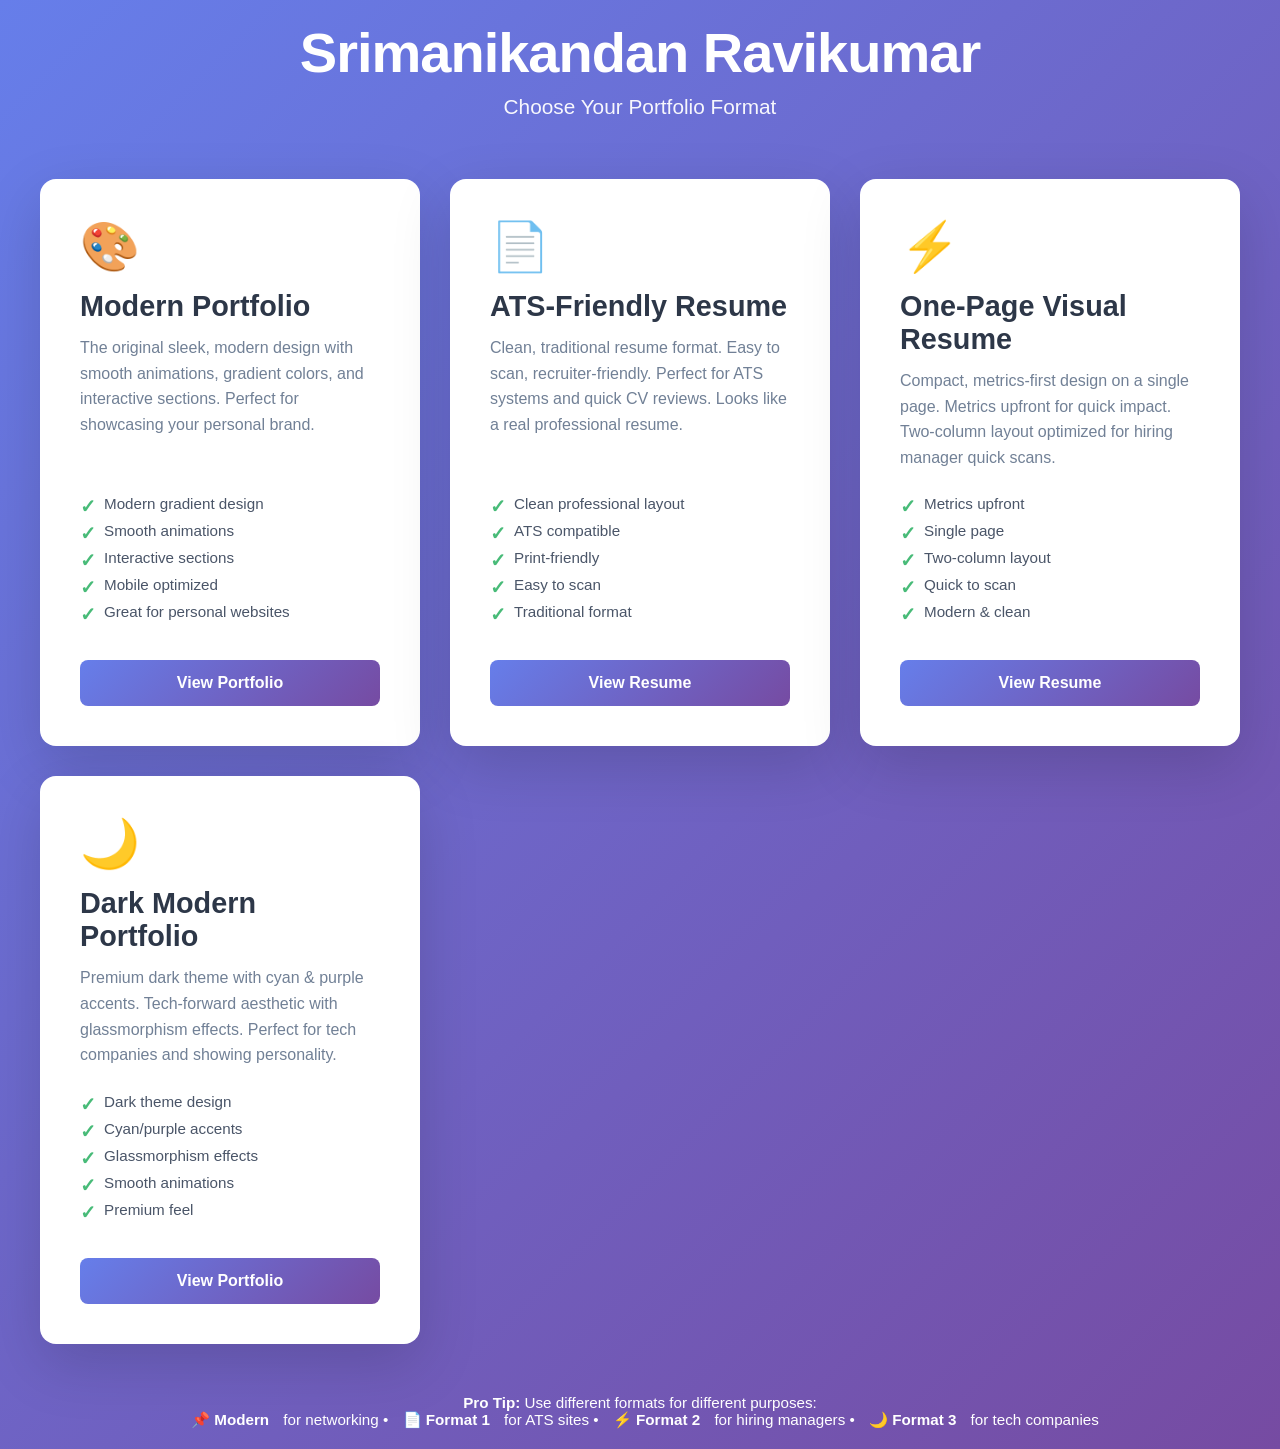
==== FORMATS.html @ 76ca3432 "Initial Commit" ====
<!DOCTYPE html>
<html lang="en">
<head>
    <meta charset="UTF-8">
    <meta name="viewport" content="width=device-width, initial-scale=1.0">
    <meta name="description" content="Srimanikandan Ravikumar - Multiple Portfolio Formats">
    <title>Srimanikandan Ravikumar - Choose Your Format</title>
    <style>
        * {
            margin: 0;
            padding: 0;
            box-sizing: border-box;
        }

        body {
            font-family: -apple-system, BlinkMacSystemFont, 'Segoe UI', 'Roboto', sans-serif;
            background: linear-gradient(135deg, #667eea 0%, #764ba2 100%);
            min-height: 100vh;
            display: flex;
            align-items: center;
            justify-content: center;
            padding: 20px;
        }

        .container {
            max-width: 1200px;
            width: 100%;
        }

        .header {
            text-align: center;
            margin-bottom: 60px;
            color: white;
        }

        .header h1 {
            font-size: 3.5rem;
            margin-bottom: 10px;
            font-weight: 800;
            letter-spacing: -1px;
        }

        .header p {
            font-size: 1.3rem;
            opacity: 0.95;
            font-weight: 300;
        }

        .formats-grid {
            display: grid;
            grid-template-columns: repeat(auto-fit, minmax(320px, 1fr));
            gap: 30px;
            margin-bottom: 50px;
        }

        .format-card {
            background: white;
            border-radius: 16px;
            padding: 40px;
            box-shadow: 0 20px 60px rgba(0, 0, 0, 0.15);
            transition: all 0.3s ease;
            display: flex;
            flex-direction: column;
        }

        .format-card:hover {
            transform: translateY(-8px);
            box-shadow: 0 30px 80px rgba(0, 0, 0, 0.25);
        }

        .format-icon {
            font-size: 3rem;
            margin-bottom: 15px;
        }

        .format-card h2 {
            font-size: 1.8rem;
            color: #2d3748;
            margin-bottom: 12px;
            font-weight: 700;
        }

        .format-card p {
            color: #718096;
            font-size: 1rem;
            margin-bottom: 25px;
            flex-grow: 1;
            line-height: 1.6;
        }

        .format-features {
            list-style: none;
            margin-bottom: 30px;
        }

        .format-features li {
            color: #4a5568;
            font-size: 0.95rem;
            margin-bottom: 10px;
            padding-left: 24px;
            position: relative;
        }

        .format-features li::before {
            content: '✓';
            position: absolute;
            left: 0;
            color: #48bb78;
            font-weight: bold;
            font-size: 1.2rem;
        }

        .format-btn {
            display: inline-block;
            background: linear-gradient(135deg, #667eea 0%, #764ba2 100%);
            color: white;
            padding: 14px 28px;
            border-radius: 8px;
            text-decoration: none;
            font-weight: 600;
            text-align: center;
            transition: all 0.3s ease;
            border: none;
            cursor: pointer;
        }

        .format-btn:hover {
            transform: scale(1.05);
            box-shadow: 0 8px 20px rgba(102, 126, 234, 0.4);
        }

        .footer {
            text-align: center;
            color: white;
            font-size: 0.95rem;
            margin-top: 40px;
        }

        .footer a {
            color: white;
            text-decoration: none;
            font-weight: 600;
            margin: 0 10px;
        }

        .footer a:hover {
            text-decoration: underline;
        }

        @media (max-width: 768px) {
            .header h1 {
                font-size: 2.5rem;
            }

            .header p {
                font-size: 1.1rem;
            }

            .formats-grid {
                grid-template-columns: 1fr;
                gap: 20px;
            }

            .format-card {
                padding: 30px;
            }
        }
    </style>
</head>
<body>
    <div class="container">
        <div class="header">
            <h1>Srimanikandan Ravikumar</h1>
            <p>Choose Your Portfolio Format</p>
        </div>

        <div class="formats-grid">
            <!-- Original Format -->
            <div class="format-card">
                <div class="format-icon">🎨</div>
                <h2>Modern Portfolio</h2>
                <p>The original sleek, modern design with smooth animations, gradient colors, and interactive sections. Perfect for showcasing your personal brand.</p>
                <ul class="format-features">
                    <li>Modern gradient design</li>
                    <li>Smooth animations</li>
                    <li>Interactive sections</li>
                    <li>Mobile optimized</li>
                    <li>Great for personal websites</li>
                </ul>
                <a href="index.html" class="format-btn">View Portfolio</a>
            </div>

            <!-- Format 1: ATS-Friendly Resume -->
            <div class="format-card">
                <div class="format-icon">📄</div>
                <h2>ATS-Friendly Resume</h2>
                <p>Clean, traditional resume format. Easy to scan, recruiter-friendly. Perfect for ATS systems and quick CV reviews. Looks like a real professional resume.</p>
                <ul class="format-features">
                    <li>Clean professional layout</li>
                    <li>ATS compatible</li>
                    <li>Print-friendly</li>
                    <li>Easy to scan</li>
                    <li>Traditional format</li>
                </ul>
                <a href="format1/index.html" class="format-btn">View Resume</a>
            </div>

            <!-- Format 2: One-Page Visual -->
            <div class="format-card">
                <div class="format-icon">⚡</div>
                <h2>One-Page Visual Resume</h2>
                <p>Compact, metrics-first design on a single page. Metrics upfront for quick impact. Two-column layout optimized for hiring manager quick scans.</p>
                <ul class="format-features">
                    <li>Metrics upfront</li>
                    <li>Single page</li>
                    <li>Two-column layout</li>
                    <li>Quick to scan</li>
                    <li>Modern & clean</li>
                </ul>
                <a href="format2/index.html" class="format-btn">View Resume</a>
            </div>

            <!-- Format 3: Dark Modern -->
            <div class="format-card">
                <div class="format-icon">🌙</div>
                <h2>Dark Modern Portfolio</h2>
                <p>Premium dark theme with cyan & purple accents. Tech-forward aesthetic with glassmorphism effects. Perfect for tech companies and showing personality.</p>
                <ul class="format-features">
                    <li>Dark theme design</li>
                    <li>Cyan/purple accents</li>
                    <li>Glassmorphism effects</li>
                    <li>Smooth animations</li>
                    <li>Premium feel</li>
                </ul>
                <a href="format3/index.html" class="format-btn">View Portfolio</a>
            </div>
        </div>

        <div class="footer">
            <p><strong>Pro Tip:</strong> Use different formats for different purposes:</p>
            <p>
                <a href="index.html">📌 Modern</a> for networking •
                <a href="format1/index.html">📄 Format 1</a> for ATS sites •
                <a href="format2/index.html">⚡ Format 2</a> for hiring managers •
                <a href="format3/index.html">🌙 Format 3</a> for tech companies
            </p>
        </div>
    </div>
</body>
</html>
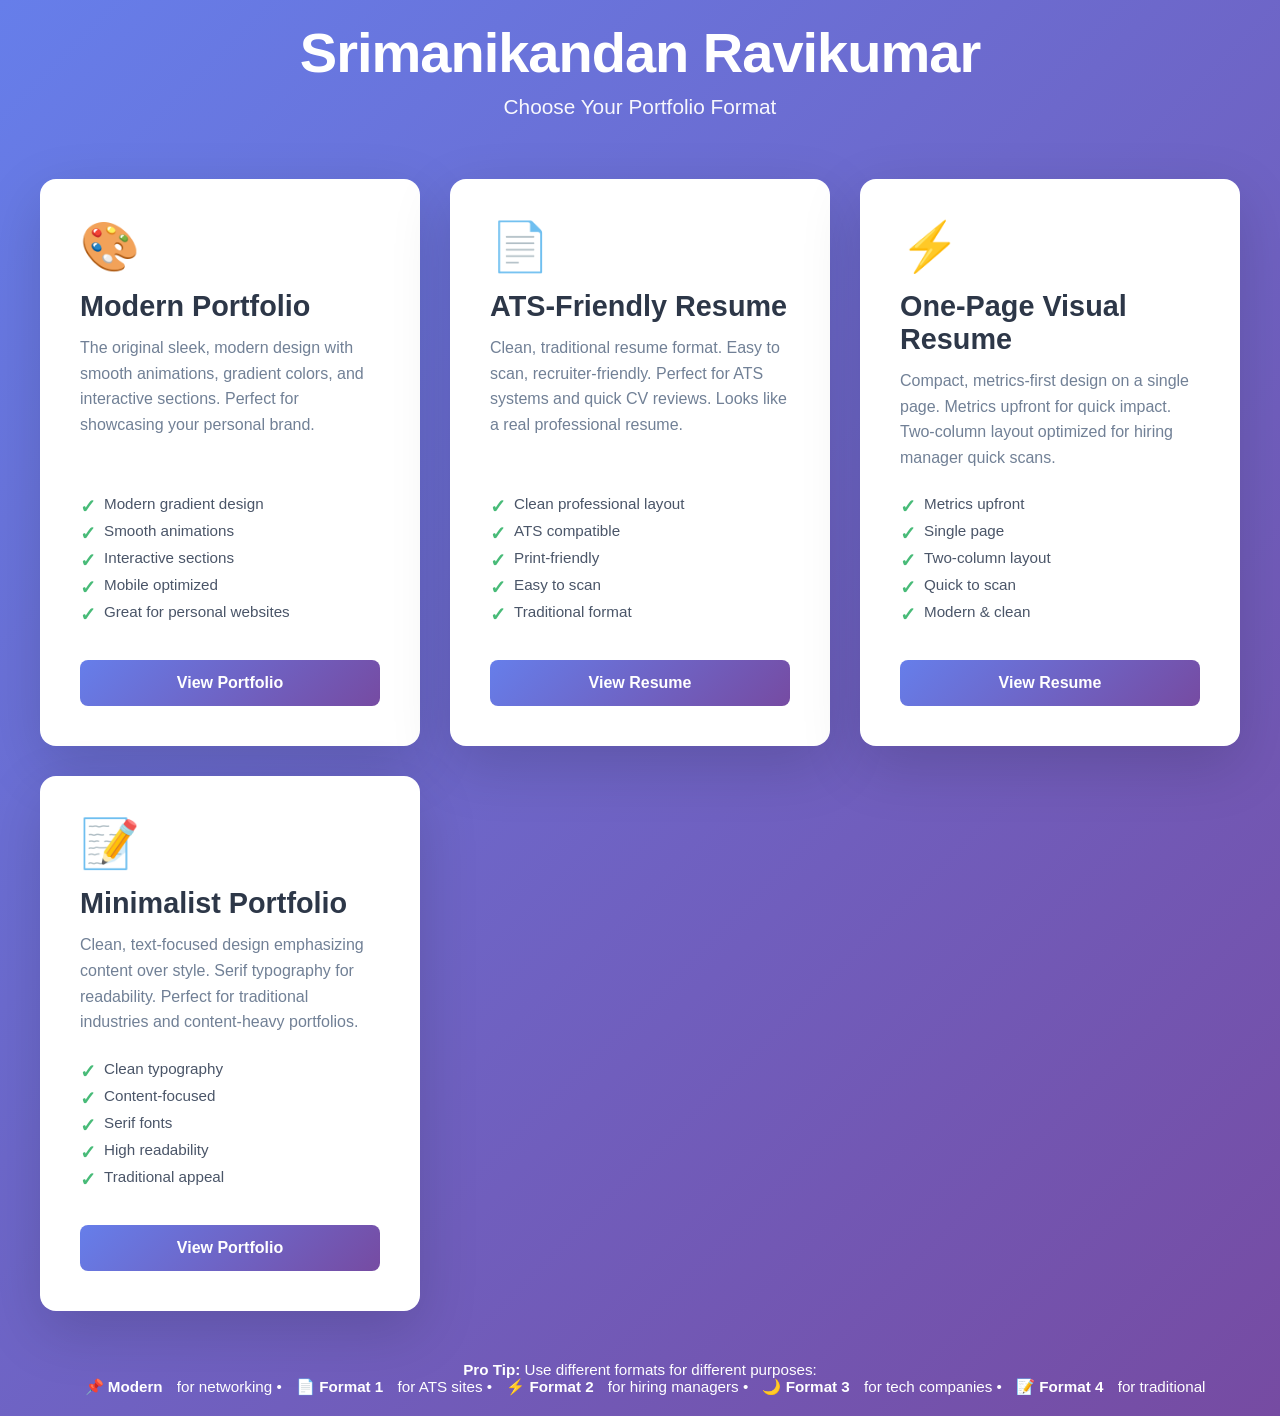
==== commit 3f851550: "updating the portfolio content with clean UI not on fancy side Co-authored-by: Copilot <copilot@gith" ====
--- a/FORMATS.html
+++ b/FORMATS.html
@@ -220,19 +220,19 @@
                 <a href="format2/index.html" class="format-btn">View Resume</a>
             </div>
 
-            <!-- Format 3: Dark Modern -->
-            <div class="format-card">
-                <div class="format-icon">🌙</div>
-                <h2>Dark Modern Portfolio</h2>
-                <p>Premium dark theme with cyan & purple accents. Tech-forward aesthetic with glassmorphism effects. Perfect for tech companies and showing personality.</p>
-                <ul class="format-features">
-                    <li>Dark theme design</li>
-                    <li>Cyan/purple accents</li>
-                    <li>Glassmorphism effects</li>
-                    <li>Smooth animations</li>
-                    <li>Premium feel</li>
-                </ul>
-                <a href="format3/index.html" class="format-btn">View Portfolio</a>
+            <!-- Format 4: Minimalist -->
+            <div class="format-card">
+                <div class="format-icon">📝</div>
+                <h2>Minimalist Portfolio</h2>
+                <p>Clean, text-focused design emphasizing content over style. Serif typography for readability. Perfect for traditional industries and content-heavy portfolios.</p>
+                <ul class="format-features">
+                    <li>Clean typography</li>
+                    <li>Content-focused</li>
+                    <li>Serif fonts</li>
+                    <li>High readability</li>
+                    <li>Traditional appeal</li>
+                </ul>
+                <a href="format4/index.html" class="format-btn">View Portfolio</a>
             </div>
         </div>
 
@@ -242,7 +242,8 @@
                 <a href="index.html">📌 Modern</a> for networking •
                 <a href="format1/index.html">📄 Format 1</a> for ATS sites •
                 <a href="format2/index.html">⚡ Format 2</a> for hiring managers •
-                <a href="format3/index.html">🌙 Format 3</a> for tech companies
+                <a href="format3/index.html">🌙 Format 3</a> for tech companies •
+                <a href="format4/index.html">📝 Format 4</a> for traditional
             </p>
         </div>
     </div>
